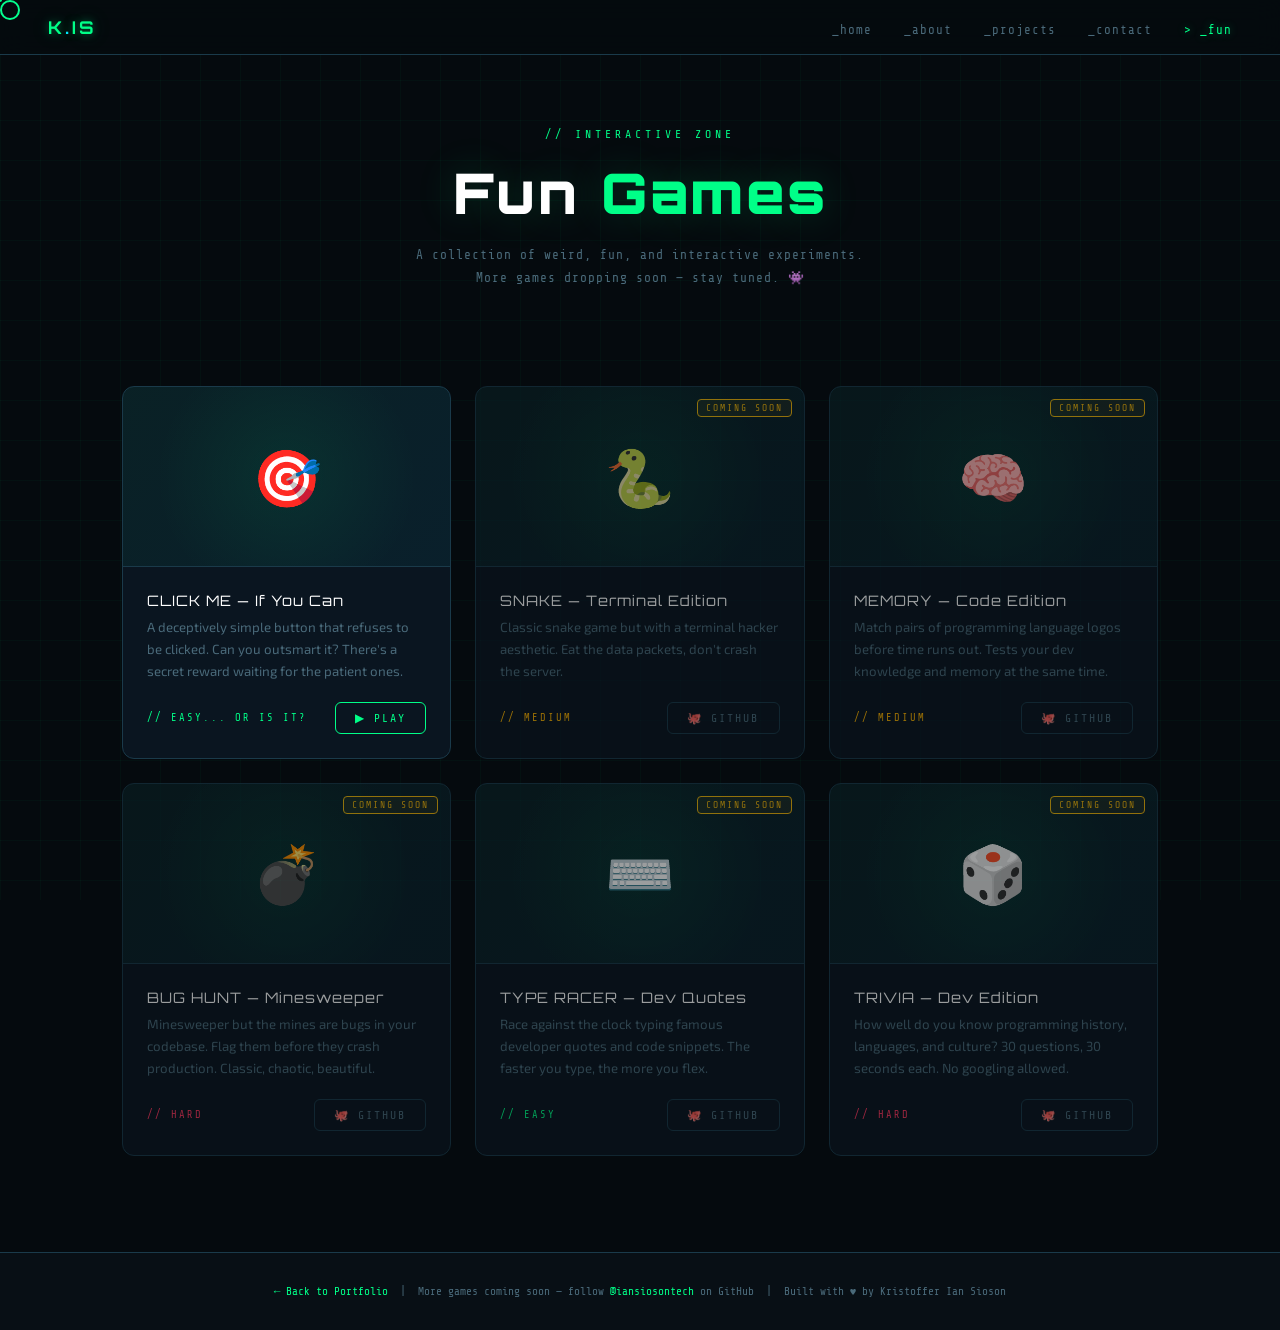
==== games.html @ 6c2da056 "Added a minor page with an interactive click me game" ====
<!DOCTYPE html>
<html lang="en">
<head>
  <meta charset="UTF-8" />
  <meta name="viewport" content="width=device-width, initial-scale=1.0" />
  <title>KIS — Fun Zone 🎮</title>
  <link rel="preconnect" href="https://fonts.googleapis.com" />
  <link rel="preconnect" href="https://fonts.gstatic.com" crossorigin />
  <link href="https://fonts.googleapis.com/css2?family=Share+Tech+Mono&family=Orbitron:wght@400;700;900&family=Exo+2:wght@300;400;600&display=swap" rel="stylesheet" />
  <style>
    :root {
      --bg:        #050a0e;
      --bg2:       #080f15;
      --panel:     #0a1520;
      --border:    #1a3a4a;
      --green:     #00ff88;
      --green2:    #00cc66;
      --cyan:      #00e5ff;
      --amber:     #ffb300;
      --red:       #ff3860;
      --pink:      #ff6eb4;
      --purple:    #b066ff;
      --text:      #c8d8e4;
      --muted:     #4a6a7a;
      --glow-g:    0 0 8px #00ff8866, 0 0 24px #00ff8833;
      --glow-c:    0 0 8px #00e5ff66, 0 0 24px #00e5ff33;
      --glow-p:    0 0 8px #b066ff66, 0 0 24px #b066ff33;
      --font-mono: 'Share Tech Mono', monospace;
      --font-head: 'Orbitron', sans-serif;
      --font-body: 'Exo 2', sans-serif;
    }

    *, *::before, *::after { box-sizing: border-box; margin: 0; padding: 0; }
    html { scroll-behavior: smooth; }

    body {
      background: var(--bg);
      color: var(--text);
      font-family: var(--font-body);
      min-height: 100vh;
      cursor: none;
      overflow-x: hidden;
    }

    /* Grid bg */
    body::after {
      content: '';
      position: fixed; inset: 0; z-index: 0;
      background-image:
        linear-gradient(rgba(0,255,136,0.03) 1px, transparent 1px),
        linear-gradient(90deg, rgba(0,255,136,0.03) 1px, transparent 1px);
      background-size: 40px 40px;
      pointer-events: none;
    }

    /* Cursor */
    #cursor {
      position: fixed; top: 0; left: 0; z-index: 9999;
      width: 20px; height: 20px;
      border: 2px solid var(--green);
      border-radius: 50%;
      pointer-events: none;
      transform: translate(-50%,-50%);
      transition: transform 0.1s, border-color 0.2s;
      mix-blend-mode: screen;
    }
    #cursor-dot {
      position: fixed; top: 0; left: 0; z-index: 9999;
      width: 4px; height: 4px;
      background: var(--green); border-radius: 50%;
      pointer-events: none;
      transform: translate(-50%,-50%);
    }

    /* Scrollbar */
    ::-webkit-scrollbar { width: 6px; }
    ::-webkit-scrollbar-track { background: var(--bg); }
    ::-webkit-scrollbar-thumb { background: var(--green2); border-radius: 3px; }

    /* NAV */
    nav {
      position: fixed; top: 0; left: 0; right: 0; z-index: 1000;
      display: flex; align-items: center; justify-content: space-between;
      padding: 1rem 3rem;
      background: rgba(5,10,14,0.9);
      backdrop-filter: blur(14px);
      border-bottom: 1px solid var(--border);
    }
    .nav-logo {
      font-family: var(--font-head);
      font-size: 1.1rem; font-weight: 700;
      color: var(--green); text-shadow: var(--glow-g);
      letter-spacing: 3px; text-decoration: none;
    }
    .nav-logo span { color: var(--cyan); }
    .nav-links { display: flex; gap: 2rem; list-style: none; }
    .nav-links a {
      font-family: var(--font-mono); font-size: 0.78rem;
      color: var(--muted); text-decoration: none;
      letter-spacing: 1px; transition: color 0.2s;
    }
    .nav-links a:hover, .nav-links a.active { color: var(--green); text-shadow: var(--glow-g); }
    .nav-links a.active::before { content: '> '; }

    /* PAGE HERO */
    .page-hero {
      position: relative; z-index: 1;
      padding: 8rem 2rem 4rem;
      text-align: center;
    }
    .page-tag {
      font-family: var(--font-mono); font-size: 0.72rem;
      color: var(--green); letter-spacing: 4px;
      text-transform: uppercase; margin-bottom: 1rem;
    }
    .page-title {
      font-family: var(--font-head);
      font-size: clamp(2rem, 5vw, 3.5rem);
      font-weight: 900; color: #fff;
      letter-spacing: 3px; margin-bottom: 1rem;
      text-shadow: 0 0 40px rgba(0,255,136,0.2);
    }
    .page-title span { color: var(--green); }
    .page-desc {
      font-family: var(--font-mono); font-size: 0.8rem;
      color: var(--muted); max-width: 500px; margin: 0 auto;
      letter-spacing: 1px; line-height: 1.8;
    }

    /* GAMES GRID */
    .games-section {
      position: relative; z-index: 1;
      max-width: 1100px; margin: 0 auto;
      padding: 2rem 2rem 6rem;
    }

    .games-grid {
      display: grid;
      grid-template-columns: repeat(auto-fill, minmax(320px, 1fr));
      gap: 1.5rem;
    }

    /* GAME CARD */
    .game-card {
      background: var(--panel);
      border: 1px solid var(--border);
      border-radius: 12px;
      overflow: hidden;
      transition: transform 0.3s, border-color 0.3s, box-shadow 0.3s;
      position: relative;
    }
    .game-card:hover {
      transform: translateY(-6px);
      border-color: var(--green2);
      box-shadow: 0 20px 40px rgba(0,0,0,0.4), 0 0 30px rgba(0,255,136,0.08);
    }
    .game-card::before {
      content: '';
      position: absolute; top: 0; left: 0; right: 0; height: 2px;
      background: linear-gradient(90deg, var(--green), var(--cyan));
      transform: scaleX(0); transform-origin: left;
      transition: transform 0.35s;
    }
    .game-card:hover::before { transform: scaleX(1); }

    .game-card-preview {
      height: 180px;
      display: flex; align-items: center; justify-content: center;
      font-size: 3.5rem;
      background: linear-gradient(135deg, rgba(0,255,136,0.05), rgba(0,229,255,0.05));
      border-bottom: 1px solid var(--border);
      position: relative; overflow: hidden;
    }
    .game-card-preview .preview-emoji { z-index: 1; position: relative; }
    .game-card-preview::after {
      content: '';
      position: absolute; inset: 0;
      background: radial-gradient(circle at 50% 50%, rgba(0,255,136,0.08), transparent 70%);
    }

    /* Coming soon card */
    .game-card.coming-soon { opacity: 0.6; }
    .game-card.coming-soon:hover { transform: none; border-color: var(--border); box-shadow: none; }
    .game-card.coming-soon::before { display: none; }
    .coming-badge {
      position: absolute; top: 12px; right: 12px;
      font-family: var(--font-mono); font-size: 0.6rem;
      color: var(--amber); border: 1px solid var(--amber);
      border-radius: 4px; padding: 0.2rem 0.5rem;
      letter-spacing: 2px; text-transform: uppercase;
      background: rgba(255,179,0,0.08);
    }

    .game-card-body { padding: 1.5rem; }
    .game-card-title {
      font-family: var(--font-head); font-size: 0.9rem;
      color: #fff; letter-spacing: 1px; margin-bottom: 0.5rem;
    }
    .game-card-desc {
      font-size: 0.83rem; color: var(--muted);
      line-height: 1.65; margin-bottom: 1.2rem;
    }
    .game-card-footer {
      display: flex; align-items: center; justify-content: space-between;
      flex-wrap: wrap; gap: 0.5rem;
    }
    .game-difficulty {
      font-family: var(--font-mono); font-size: 0.65rem;
      letter-spacing: 2px; text-transform: uppercase;
    }
    .diff-easy   { color: var(--green); }
    .diff-medium { color: var(--amber); }
    .diff-hard   { color: var(--red);   }

    .btn-play {
      font-family: var(--font-mono); font-size: 0.72rem;
      letter-spacing: 2px; text-transform: uppercase;
      padding: 0.5rem 1.2rem;
      border-radius: 6px; border: 1px solid var(--green);
      background: transparent; color: var(--green);
      cursor: pointer; text-decoration: none;
      transition: all 0.2s; display: inline-block;
    }
    .btn-play:hover {
      background: rgba(0,255,136,0.1);
      box-shadow: 0 0 16px rgba(0,255,136,0.2);
    }
    .btn-github {
      font-family: var(--font-mono); font-size: 0.72rem;
      letter-spacing: 2px; text-transform: uppercase;
      padding: 0.5rem 1.2rem;
      border-radius: 6px; border: 1px solid var(--border);
      background: transparent; color: var(--muted);
      cursor: pointer; text-decoration: none;
      transition: all 0.2s; display: inline-block;
    }
    .btn-github:hover { border-color: var(--cyan); color: var(--cyan); }

    /* FOOTER */
    footer {
      position: relative; z-index: 1;
      background: var(--bg2);
      border-top: 1px solid var(--border);
      padding: 2rem; text-align: center;
      font-family: var(--font-mono); font-size: 0.7rem;
      color: var(--muted);
    }
    footer a { color: var(--green); text-decoration: none; }
    footer a:hover { text-shadow: var(--glow-g); }

    /* ═══════════════════════════════════════════
       GAME OVERLAY — full screen canvas for games
    ═══════════════════════════════════════════ */
    #gameOverlay {
      display: none;
      position: fixed; inset: 0; z-index: 5000;
      background: rgba(2, 8, 12, 0.97);
      backdrop-filter: blur(8px);
      align-items: center; justify-content: center;
      flex-direction: column;
    }
    #gameOverlay.open { display: flex; }

    .game-close {
    position: fixed;
    top: 1.5rem;
    right: 2rem;
    z-index: 9999;
    font-family: var(--font-mono);
    font-size: 0.8rem;
    color: var(--muted);
    background: var(--panel);
    border: 1px solid var(--border);
    border-radius: 6px;
    padding: 0.4rem 0.8rem;
    cursor: pointer;
    transition: all 0.2s;
    letter-spacing: 2px; 
    }
    .game-close:hover { color: var(--red); border-color: var(--red); }

    /* ═══════════════════
       GAME 1 — CLICK ME
    ═══════════════════ */
    #game1 { width: 100%; height: 100%; position: relative; display: none; align-items: center; justify-content: center; }
    #game1.active { display: flex; }

    /* Progress dots */
    #g1Dots {
      position: absolute; top: 2rem; left: 50%; transform: translateX(-50%);
      display: flex; gap: 0.6rem;
    }
    .g1-dot {
      width: 10px; height: 10px; border-radius: 50%;
      border: 1px solid var(--muted);
      transition: all 0.3s;
    }
    .g1-dot.filled { background: var(--green); border-color: var(--green); box-shadow: var(--glow-g); }

    /* Phase label */
    #g1Phase {
      position: absolute; top: 3.5rem; left: 50%; transform: translateX(-50%);
      font-family: var(--font-mono); font-size: 0.7rem;
      color: var(--muted); letter-spacing: 3px; text-transform: uppercase;
      white-space: nowrap;
    }

    /* The elusive button */
    #clickMeBtn {
      position: absolute;
      font-family: var(--font-head); font-size: clamp(1.2rem, 3vw, 2rem);
      font-weight: 900; letter-spacing: 4px;
      color: #fff; background: transparent;
      border: 2px solid var(--green);
      border-radius: 12px; padding: 1.2rem 2.5rem;
      cursor: pointer;
      box-shadow: 0 0 30px rgba(0,255,136,0.2);
      transition: box-shadow 0.2s, border-color 0.2s;
      user-select: none;
      left: 50%; top: 50%;
      transform: translate(-50%, -50%);
      white-space: nowrap;
    }
    #clickMeBtn::before {
      content: '';
      position: absolute; inset: -4px;
      border-radius: 14px;
      border: 1px solid rgba(0,255,136,0.2);
      animation: pulse 2s ease-in-out infinite;
    }
    @keyframes pulse {
      0%,100% { transform: scale(1); opacity: 0.5; }
      50%      { transform: scale(1.05); opacity: 1; }
    }
    #clickMeBtn:hover {
      box-shadow: 0 0 50px rgba(0,255,136,0.4);
      border-color: var(--cyan);
    }
    #clickMeBtn.phase2 {
      animation: wiggle 0.3s ease-in-out;
    }
    @keyframes wiggle {
      0%,100% { transform: translate(-50%,-50%) rotate(0deg); }
      25%      { transform: translate(-50%,-50%) rotate(-3deg) scale(1.05); }
      75%      { transform: translate(-50%,-50%) rotate(3deg) scale(1.05); }
    }

    /* Taunt messages */
    #g1Taunt {
      position: absolute; bottom: 6rem; left: 50%; transform: translateX(-50%);
      font-family: var(--font-mono); font-size: 0.85rem;
      color: var(--amber); letter-spacing: 2px; text-align: center;
      opacity: 0; transition: opacity 0.4s;
      white-space: nowrap;
    }
    #g1Taunt.show { opacity: 1; }

    /* Floating particles on win */
    .confetti-piece {
      position: absolute;
      width: 8px; height: 8px;
      border-radius: 50%;
      pointer-events: none;
      animation: confettiFall linear forwards;
    }
    @keyframes confettiFall {
      0%   { transform: translateY(-20px) rotate(0deg); opacity: 1; }
      100% { transform: translateY(100vh) rotate(720deg); opacity: 0; }
    }

    /* WIN screen */
    #g1Win {
      display: none; flex-direction: column;
      align-items: center; justify-content: center;
      text-align: center; padding: 2rem;
    }
    #g1Win.show { display: flex; }

    .win-cake { font-size: 5rem; margin-bottom: 1rem; animation: cakeBounce 0.6s ease-out; }
    @keyframes cakeBounce {
      0%   { transform: scale(0) rotate(-10deg); }
      60%  { transform: scale(1.2) rotate(5deg); }
      100% { transform: scale(1) rotate(0deg); }
    }
    .win-title {
      font-family: var(--font-head); font-size: clamp(1.5rem, 4vw, 2.5rem);
      font-weight: 900; color: var(--green);
      text-shadow: var(--glow-g); letter-spacing: 3px;
      margin-bottom: 0.5rem;
    }
    .win-subtitle {
      font-family: var(--font-mono); font-size: 0.9rem;
      color: var(--cyan); margin-bottom: 2rem; letter-spacing: 2px;
    }
    .win-msg {
      font-size: 0.9rem; color: var(--muted);
      max-width: 400px; line-height: 1.8;
      margin-bottom: 2rem;
    }
    .win-stats {
      display: flex; gap: 2rem; margin-bottom: 2rem; flex-wrap: wrap; justify-content: center;
    }
    .win-stat {
      background: var(--panel); border: 1px solid var(--border);
      border-radius: 8px; padding: 1rem 1.5rem; text-align: center;
    }
    .win-stat-num {
      font-family: var(--font-head); font-size: 1.5rem;
      color: var(--green); display: block;
    }
    .win-stat-label { font-family: var(--font-mono); font-size: 0.65rem; color: var(--muted); letter-spacing: 2px; }

    .btn-restart {
      font-family: var(--font-mono); font-size: 0.78rem;
      letter-spacing: 2px; text-transform: uppercase;
      padding: 0.85rem 2rem; border-radius: 8px;
      border: none; background: var(--green); color: #020c10;
      cursor: pointer; font-weight: 700;
      box-shadow: 0 0 20px rgba(0,255,136,0.3);
      transition: all 0.2s;
    }
    .btn-restart:hover { background: var(--green2); box-shadow: 0 0 36px rgba(0,255,136,0.5); transform: translateY(-2px); }

    /* Keyframes */
    @keyframes blink { 50% { opacity: 0; } }
    @keyframes fadeIn { from { opacity: 0; transform: translateY(10px); } to { opacity: 1; transform: translateY(0); } }

    /* Responsive */
    @media (max-width: 768px) {
      nav { padding: 1rem 1.5rem; }
      .nav-links { gap: 1rem; }
      .nav-links a { font-size: 0.68rem; }
      body { cursor: auto; }
      #cursor, #cursor-dot { display: none; }
    }
    @media (max-width: 480px) {
      .games-grid { grid-template-columns: 1fr; }
    }
  </style>
</head>
<body>

  <!-- Cursor -->
  <div id="cursor"></div>
  <div id="cursor-dot"></div>

  <!-- NAV -->
  <nav>
    <a href="index.html" class="nav-logo">K<span>.</span>IS</a>
    <ul class="nav-links">
      <li><a href="index.html#hero">_home</a></li>
      <li><a href="index.html#about">_about</a></li>
      <li><a href="index.html#projects">_projects</a></li>
      <li><a href="index.html#contact">_contact</a></li>
      <li><a href="games.html" class="active">_fun</a></li>
    </ul>
  </nav>

  <!-- PAGE HERO -->
  <div class="page-hero">
    <div class="page-tag">// Interactive Zone</div>
    <h1 class="page-title">Fun <span>Games</span></h1>
    <p class="page-desc">A collection of weird, fun, and interactive experiments.<br/>More games dropping soon — stay tuned. 👾</p>
  </div>

  <!-- GAMES GRID -->
  <div class="games-section">
    <div class="games-grid">

      <!-- Game 1 — Click Me -->
      <div class="game-card">
        <div class="game-card-preview">
          <span class="preview-emoji">🎯</span>
        </div>
        <div class="game-card-body">
          <div class="game-card-title">CLICK ME — If You Can</div>
          <p class="game-card-desc">A deceptively simple button that refuses to be clicked. Can you outsmart it? There's a secret reward waiting for the patient ones.</p>
          <div class="game-card-footer">
            <span class="game-difficulty diff-easy">// Easy... or is it?</span>
            <button class="btn-play" onclick="openGame('game1')">▶ Play</button>
          </div>
        </div>
      </div>

      <!-- Coming Soon cards -->
      <div class="game-card coming-soon">
        <div class="coming-badge">Coming Soon</div>
        <div class="game-card-preview"><span class="preview-emoji">🐍</span></div>
        <div class="game-card-body">
          <div class="game-card-title">SNAKE — Terminal Edition</div>
          <p class="game-card-desc">Classic snake game but with a terminal hacker aesthetic. Eat the data packets, don't crash the server.</p>
          <div class="game-card-footer">
            <span class="game-difficulty diff-medium">// Medium</span>
            <a class="btn-github" href="https://github.com/iansiosontech" target="_blank">🐙 GitHub</a>
          </div>
        </div>
      </div>

      <div class="game-card coming-soon">
        <div class="coming-badge">Coming Soon</div>
        <div class="game-card-preview"><span class="preview-emoji">🧠</span></div>
        <div class="game-card-body">
          <div class="game-card-title">MEMORY — Code Edition</div>
          <p class="game-card-desc">Match pairs of programming language logos before time runs out. Tests your dev knowledge and memory at the same time.</p>
          <div class="game-card-footer">
            <span class="game-difficulty diff-medium">// Medium</span>
            <a class="btn-github" href="https://github.com/iansiosontech" target="_blank">🐙 GitHub</a>
          </div>
        </div>
      </div>

      <div class="game-card coming-soon">
        <div class="coming-badge">Coming Soon</div>
        <div class="game-card-preview"><span class="preview-emoji">💣</span></div>
        <div class="game-card-body">
          <div class="game-card-title">BUG HUNT — Minesweeper</div>
          <p class="game-card-desc">Minesweeper but the mines are bugs in your codebase. Flag them before they crash production. Classic, chaotic, beautiful.</p>
          <div class="game-card-footer">
            <span class="game-difficulty diff-hard">// Hard</span>
            <a class="btn-github" href="https://github.com/iansiosontech" target="_blank">🐙 GitHub</a>
          </div>
        </div>
      </div>

      <div class="game-card coming-soon">
        <div class="coming-badge">Coming Soon</div>
        <div class="game-card-preview"><span class="preview-emoji">⌨️</span></div>
        <div class="game-card-body">
          <div class="game-card-title">TYPE RACER — Dev Quotes</div>
          <p class="game-card-desc">Race against the clock typing famous developer quotes and code snippets. The faster you type, the more you flex.</p>
          <div class="game-card-footer">
            <span class="game-difficulty diff-easy">// Easy</span>
            <a class="btn-github" href="https://github.com/iansiosontech" target="_blank">🐙 GitHub</a>
          </div>
        </div>
      </div>

      <div class="game-card coming-soon">
        <div class="coming-badge">Coming Soon</div>
        <div class="game-card-preview"><span class="preview-emoji">🎲</span></div>
        <div class="game-card-body">
          <div class="game-card-title">TRIVIA — Dev Edition</div>
          <p class="game-card-desc">How well do you know programming history, languages, and culture? 30 questions, 30 seconds each. No googling allowed.</p>
          <div class="game-card-footer">
            <span class="game-difficulty diff-hard">// Hard</span>
            <a class="btn-github" href="https://github.com/iansiosontech" target="_blank">🐙 GitHub</a>
          </div>
        </div>
      </div>

    </div>
  </div>

  <!-- FOOTER -->
  <footer>
    <a href="index.html">← Back to Portfolio</a>
    &nbsp;|&nbsp;
    More games coming soon — follow <a href="https://github.com/iansiosontech" target="_blank">@iansiosontech</a> on GitHub
    &nbsp;|&nbsp;
    Built with ♥ by Kristoffer Ian Sioson
  </footer>

  <!-- ═══════════════════════════════════════
       FULL SCREEN GAME OVERLAY
  ═══════════════════════════════════════ -->
  <div id="gameOverlay">
    <button class="game-close" onclick="closeGame()">✕ CLOSE</button>

    <!-- ── GAME 1 ── -->
    <div id="game1">
      <!-- Phase dots -->
      <div id="g1Dots"></div>
      <div id="g1Phase">// phase 1 of 3</div>

      <!-- The button -->
      <button id="clickMeBtn">CLICK ME</button>

      <!-- Taunt -->
      <div id="g1Taunt"></div>

      <!-- Win screen (hidden until win) -->
      <div id="g1Win">
        <div class="win-cake">🎂</div>
        <div class="win-title">GOOD JOB, SPORT!</div>
        <div class="win-subtitle">// Here's a cake! 🎉</div>
        <p class="win-msg">
          You actually did it. Most people give up around phase 2.<br/>
          You are officially a certified button-clicker. We're proud of you. 🫡
        </p>
        <div class="win-stats">
          <div class="win-stat">
            <span class="win-stat-num" id="statClicks">0</span>
            <span class="win-stat-label">Total Clicks</span>
          </div>
          <div class="win-stat">
            <span class="win-stat-num" id="statMisses">0</span>
            <span class="win-stat-label">Misses</span>
          </div>
          <div class="win-stat">
            <span class="win-stat-num" id="statTime">0s</span>
            <span class="win-stat-label">Time Taken</span>
          </div>
        </div>
        <button class="btn-restart" onclick="restartGame1()">↺ Play Again</button>
      </div>
    </div>

  </div>

  <script>
    /* ── Cursor ── */
    const cursor = document.getElementById('cursor');
    const dot    = document.getElementById('cursor-dot');
    let mx = 0, my = 0, cx = 0, cy = 0;
    document.addEventListener('mousemove', e => {
      mx = e.clientX; my = e.clientY;
      dot.style.transform = `translate(${mx}px,${my}px)`;
    });
    (function animCursor() {
      cx += (mx - cx) * 0.18; cy += (my - cy) * 0.18;
      cursor.style.transform = `translate(${cx}px,${cy}px)`;
      requestAnimationFrame(animCursor);
    })();

    /* ── Game overlay ── */
    function openGame(id) {
      document.getElementById('gameOverlay').classList.add('open');
      document.querySelectorAll('[id^="game"]').forEach(g => g.classList.remove('active'));
      document.getElementById(id).classList.add('active');
      if (id === 'game1') initGame1();
    }
    function closeGame() {
      document.getElementById('gameOverlay').classList.remove('open');
      clearInterval(timerInterval);
    }

    /* ══════════════════════════════════════
       GAME 1 — CLICK ME
    ══════════════════════════════════════ */
    const PHASE1_CLICKS = 5;   // secret clicks before button runs
    const PHASE2_CLICKS = 3;   // clicks while running before win

    let phase        = 1;
    let p1Count      = 0;   // clicks in phase 1
    let p2Count      = 0;   // clicks in phase 2
    let totalClicks  = 0;
    let totalMisses  = 0;
    let startTime    = null;
    let timerInterval = null;
    let isMoving     = false;

    const TAUNTS_P1 = [
      "Go ahead. Try.",
      "Nothing's happening 👀",
      "You sure about that?",
      "Keep clicking... 😏",
      "Almost... not really.",
    ];
    const TAUNTS_P2 = [
      "Too slow! 😂",
      "Nope!",
      "Nice try!",
      "Haha, missed!",
      "Getting warmer...",
      "Was that supposed to work?",
      "👀",
      "Try harder!",
    ];

    function initGame1() {
      phase = 1; p1Count = 0; p2Count = 0;
      totalClicks = 0; totalMisses = 0;
      startTime = Date.now();
      isMoving = false;

      const btn = document.getElementById('clickMeBtn');
      btn.textContent = 'CLICK ME';
      btn.style.cssText = '';
      btn.style.left = '50%';
      btn.style.top  = '50%';
      btn.style.transform = 'translate(-50%,-50%)';
      btn.classList.remove('phase2');

      document.getElementById('g1Win').classList.remove('show');
      document.getElementById('g1Taunt').classList.remove('show');
      document.getElementById('g1Phase').textContent = '// phase 1 of 3';

      buildDots(PHASE1_CLICKS, 0);

      // Track misses (clicking the overlay but not the button)
      const game1El = document.getElementById('game1');
      game1El.onclick = function(e) {
        if (e.target !== btn && e.target.id !== 'game1') return;
        if (e.target.id === 'game1') totalMisses++;
      };

      clearInterval(timerInterval);
      timerInterval = setInterval(() => {}, 1000);
    }

    function buildDots(total, filled) {
      const container = document.getElementById('g1Dots');
      container.innerHTML = '';
      for (let i = 0; i < total; i++) {
        const d = document.createElement('div');
        d.className = 'g1-dot' + (i < filled ? ' filled' : '');
        container.appendChild(d);
      }
    }

    function showTaunt(msg) {
      const t = document.getElementById('g1Taunt');
      t.textContent = msg;
      t.classList.add('show');
      setTimeout(() => t.classList.remove('show'), 1400);
    }

    function moveButtonRandom() {
      const btn = document.getElementById('clickMeBtn');
      const game1El = document.getElementById('game1');
      const rect = game1El.getBoundingClientRect();
      const bw = btn.offsetWidth  + 20;
      const bh = btn.offsetHeight + 20;

      const maxX = rect.width  - bw;
      const maxY = rect.height - bh - 80;
      const minY = 80;

      const newX = Math.random() * maxX + bw / 2;
      const newY = Math.random() * (maxY - minY) + minY;

      btn.style.transition = 'left 0.15s ease, top 0.15s ease, transform 0.15s ease';
      btn.style.left  = newX + 'px';
      btn.style.top   = newY + 'px';
      btn.style.transform = 'translate(-50%,-50%)';
    }

    // Main button click handler
    document.getElementById('clickMeBtn').addEventListener('click', function(e) {
      e.stopPropagation();
      totalClicks++;

      if (phase === 1) {
        p1Count++;
        buildDots(PHASE1_CLICKS, p1Count);
        showTaunt(TAUNTS_P1[p1Count - 1] || "...");

        if (p1Count >= PHASE1_CLICKS) {
          // Enter phase 2 — button starts running
          setTimeout(() => enterPhase2(), 600);
        }

      } else if (phase === 2) {
        // Button was clicked while running — count it
        p2Count++;
        buildDots(PHASE2_CLICKS, p2Count);

        if (p2Count >= PHASE2_CLICKS) {
          triggerWin();
          return;
        }
        showTaunt(TAUNTS_P2[Math.floor(Math.random() * TAUNTS_P2.length)]);
        // Move immediately after being caught
        moveButtonRandom();
      }
    });

    // Track misses in phase 2 — hovering triggers move
    document.getElementById('clickMeBtn').addEventListener('mouseenter', function() {
      if (phase === 2) {
        totalMisses++;
        showTaunt(TAUNTS_P2[Math.floor(Math.random() * TAUNTS_P2.length)]);
        moveButtonRandom();
      }
    });

    function enterPhase2() {
      phase = 2;
      p2Count = 0;
      isMoving = true;
      const btn = document.getElementById('clickMeBtn');
      btn.textContent = 'CATCH ME! 😈';
      btn.style.borderColor = 'var(--amber)';
      btn.style.boxShadow = '0 0 30px rgba(255,179,0,0.3)';
      btn.style.color = 'var(--amber)';

      document.getElementById('g1Phase').textContent = '// phase 2 of 3 — catch me if you can!';
      buildDots(PHASE2_CLICKS, 0);

      // Move immediately
      moveButtonRandom();

      // Keep moving every 2.5s even if not hovered
      startAutoMove();
    }

    let autoMoveInterval = null;
    function startAutoMove() {
      clearInterval(autoMoveInterval);
      autoMoveInterval = setInterval(() => {
        if (phase === 2) moveButtonRandom();
        else clearInterval(autoMoveInterval);
      }, 2500);
    }

    function triggerWin() {
      phase = 3;
      clearInterval(autoMoveInterval);
      const elapsed = Math.round((Date.now() - startTime) / 1000);

      // Hide button
      document.getElementById('clickMeBtn').style.display = 'none';
      document.getElementById('g1Dots').style.display = 'none';
      document.getElementById('g1Phase').style.display = 'none';
      document.getElementById('g1Taunt').style.display = 'none';

      // Show win
      document.getElementById('statClicks').textContent = totalClicks;
      document.getElementById('statMisses').textContent = totalMisses;
      document.getElementById('statTime').textContent   = elapsed + 's';
      document.getElementById('g1Win').classList.add('show');

      // Confetti
      spawnConfetti();
    }

    function spawnConfetti() {
      const colors = ['#00ff88','#00e5ff','#ffb300','#ff3860','#b066ff','#ff6eb4'];
      const overlay = document.getElementById('game1');
      for (let i = 0; i < 80; i++) {
        setTimeout(() => {
          const p = document.createElement('div');
          p.className = 'confetti-piece';
          p.style.cssText = `
            left: ${Math.random() * 100}%;
            top: -10px;
            background: ${colors[Math.floor(Math.random() * colors.length)]};
            width: ${Math.random() * 10 + 4}px;
            height: ${Math.random() * 10 + 4}px;
            border-radius: ${Math.random() > 0.5 ? '50%' : '2px'};
            animation-duration: ${Math.random() * 2 + 2}s;
            animation-delay: ${Math.random() * 0.5}s;
          `;
          overlay.appendChild(p);
          setTimeout(() => p.remove(), 4000);
        }, i * 30);
      }
    }

    function restartGame1() {
      const btn = document.getElementById('clickMeBtn');
      btn.style.display = '';
      document.getElementById('g1Dots').style.display = '';
      document.getElementById('g1Phase').style.display = '';
      document.getElementById('g1Taunt').style.display = '';
      document.getElementById('g1Win').classList.remove('show');
      initGame1();
    }
  </script>
</body>
</html>
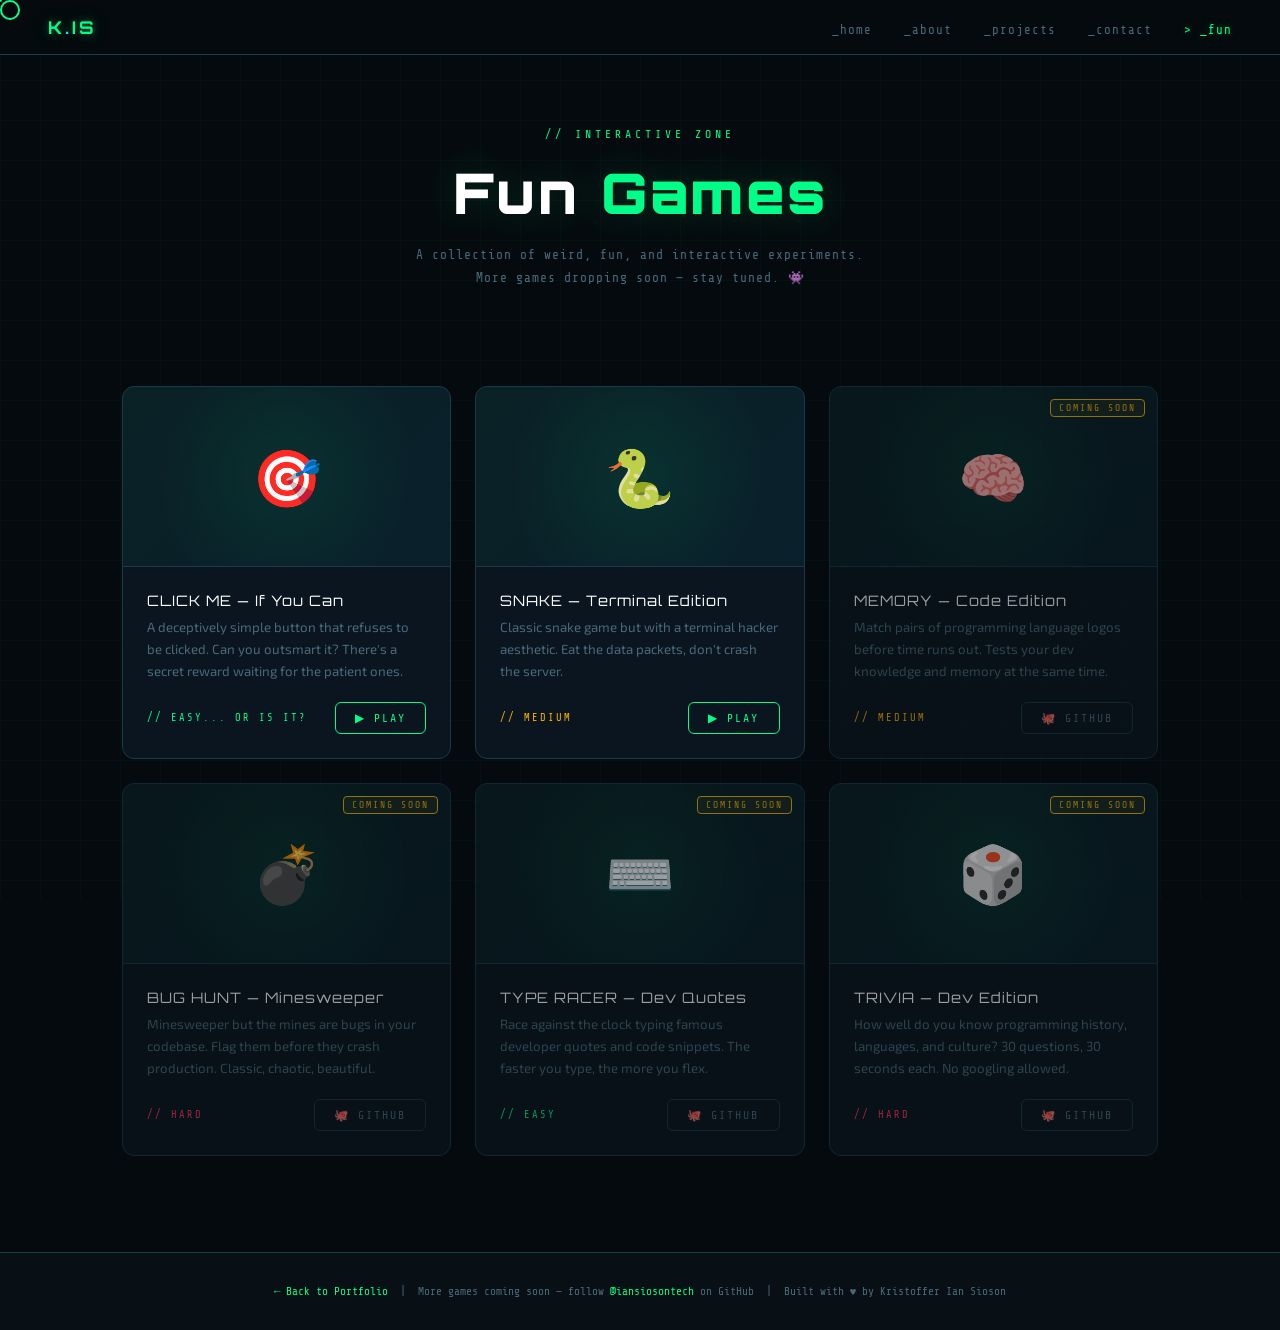
==== commit 2b48e91d: "Fix Close button and added the snake game!" ====
--- a/games.html
+++ b/games.html
@@ -262,20 +262,12 @@
     #gameOverlay.open { display: flex; }
 
     .game-close {
-    position: fixed;
-    top: 1.5rem;
-    right: 2rem;
-    z-index: 9999;
-    font-family: var(--font-mono);
-    font-size: 0.8rem;
-    color: var(--muted);
-    background: var(--panel);
-    border: 1px solid var(--border);
-    border-radius: 6px;
-    padding: 0.4rem 0.8rem;
-    cursor: pointer;
-    transition: all 0.2s;
-    letter-spacing: 2px; 
+      position: fixed; top: 1.5rem; right: 2rem;
+      z-index: 10000;
+      font-family: var(--font-mono); font-size: 0.8rem;
+      color: var(--muted); background: var(--panel); border: 1px solid var(--border);
+      border-radius: 6px; padding: 0.4rem 0.8rem;
+      cursor: pointer; transition: all 0.2s; letter-spacing: 2px;
     }
     .game-close:hover { color: var(--red); border-color: var(--red); }
 
@@ -327,6 +319,7 @@
       border-radius: 14px;
       border: 1px solid rgba(0,255,136,0.2);
       animation: pulse 2s ease-in-out infinite;
+      pointer-events: none;
     }
     @keyframes pulse {
       0%,100% { transform: scale(1); opacity: 0.5; }
@@ -426,12 +419,71 @@
     @keyframes fadeIn { from { opacity: 0; transform: translateY(10px); } to { opacity: 1; transform: translateY(0); } }
 
     /* Responsive */
+    /* ═══════════════════
+       GAME 2 — SNAKE
+    ═══════════════════ */
+    #game2 {
+      width: 100%; height: 100%;
+      position: relative;
+      display: none;
+      flex-direction: column;
+      align-items: center;
+      justify-content: center;
+      gap: 1rem;
+    }
+    #game2.active { display: flex; }
+    #g2Header { display: flex; align-items: center; gap: 2.5rem; font-family: var(--font-mono); }
+    .g2-label { font-size: 0.6rem; color: var(--muted); letter-spacing: 2px; display: block; text-align: center; }
+    #g2ScoreBox, #g2HighBox { text-align: center; }
+    #g2Score, #g2High { font-family: var(--font-head); font-size: 1.6rem; color: var(--green); text-shadow: var(--glow-g); display: block; }
+    #g2High { color: var(--amber); text-shadow: 0 0 8px rgba(255,179,0,0.4); }
+    #g2StatusBox { font-size: 0.72rem; color: var(--cyan); letter-spacing: 1px; min-width: 220px; text-align: center; }
+    #g2Canvas {
+      background: #020c10;
+      border: 2px solid var(--green2);
+      border-radius: 8px;
+      box-shadow: 0 0 40px rgba(0,255,136,0.15), inset 0 0 30px rgba(0,0,0,0.6);
+      image-rendering: pixelated;
+      max-width: 90vw;
+      max-height: 50vh;
+    }
+    #g2Footer { font-family: var(--font-mono); font-size: 0.68rem; color: var(--muted); letter-spacing: 1px; text-align: center; }
+    #g2Over {
+      display: none;
+      position: absolute;
+      inset: 0;
+      flex-direction: column;
+      align-items: center;
+      justify-content: center;
+      background: rgba(2,8,12,0.92);
+      z-index: 10;
+      text-align: center;
+    }
+    #g2Over.show { display: flex; animation: fadeIn 0.3s; }
+    .g2-over-title {
+      font-family: var(--font-head);
+      font-size: clamp(1.4rem, 3.5vw, 2.2rem);
+      font-weight: 900;
+      color: var(--red);
+      letter-spacing: 3px;
+      text-shadow: 0 0 24px rgba(255,56,96,0.4);
+      margin-bottom: 0.5rem;
+      animation: glitchText 0.4s;
+    }
+    @keyframes glitchText {
+      0%, 100% { text-shadow: 2px 0 var(--cyan), -2px 0 var(--red); }
+      50%       { text-shadow: -2px 0 var(--cyan), 2px 0 var(--red); }
+    }
+    .g2-over-sub { font-family: var(--font-mono); font-size: 0.78rem; color: var(--muted); letter-spacing: 2px; margin-bottom: 1.5rem; }
+    #g2FinalScore { font-family: var(--font-mono); font-size: 0.95rem; color: var(--green); margin-bottom: 2rem; letter-spacing: 1px; }
+
     @media (max-width: 768px) {
       nav { padding: 1rem 1.5rem; }
       .nav-links { gap: 1rem; }
       .nav-links a { font-size: 0.68rem; }
       body { cursor: auto; }
       #cursor, #cursor-dot { display: none; }
+      #g2Header { gap: 1.2rem; }
     }
     @media (max-width: 480px) {
       .games-grid { grid-template-columns: 1fr; }
@@ -482,20 +534,20 @@
         </div>
       </div>
 
-      <!-- Coming Soon cards -->
-      <div class="game-card coming-soon">
-        <div class="coming-badge">Coming Soon</div>
+      <!-- Game 2 — Snake -->
+      <div class="game-card">
         <div class="game-card-preview"><span class="preview-emoji">🐍</span></div>
         <div class="game-card-body">
           <div class="game-card-title">SNAKE — Terminal Edition</div>
           <p class="game-card-desc">Classic snake game but with a terminal hacker aesthetic. Eat the data packets, don't crash the server.</p>
           <div class="game-card-footer">
             <span class="game-difficulty diff-medium">// Medium</span>
-            <a class="btn-github" href="https://github.com/iansiosontech" target="_blank">🐙 GitHub</a>
+            <button class="btn-play" onclick="openGame('game2')">▶ Play</button>
           </div>
         </div>
       </div>
 
+      <!-- Coming Soon cards -->
       <div class="game-card coming-soon">
         <div class="coming-badge">Coming Soon</div>
         <div class="game-card-preview"><span class="preview-emoji">🧠</span></div>
@@ -605,6 +657,34 @@
       </div>
     </div>
 
+    <!-- ── GAME 2 ── -->
+    <div id="game2">
+      <div id="g2Header">
+        <div id="g2ScoreBox">
+          <span class="g2-label">SCORE</span>
+          <span id="g2Score">0</span>
+        </div>
+        <div id="g2StatusBox">
+          <span id="g2Status">// press any arrow key to start</span>
+        </div>
+        <div id="g2HighBox">
+          <span class="g2-label">BEST</span>
+          <span id="g2High">0</span>
+        </div>
+      </div>
+
+      <canvas id="g2Canvas" width="400" height="400"></canvas>
+
+      <div id="g2Footer">use arrow keys or WASD &nbsp;|&nbsp; eat packets, don't crash the server</div>
+
+      <div id="g2Over">
+        <div class="g2-over-title">SERVER CRASHED</div>
+        <div class="g2-over-sub">// connection terminated</div>
+        <div id="g2FinalScore">Packets eaten: 0</div>
+        <button class="btn-restart" onclick="restartGame2()">↺ Reconnect</button>
+      </div>
+    </div>
+
   </div>
 
   <script>
@@ -628,10 +708,12 @@
       document.querySelectorAll('[id^="game"]').forEach(g => g.classList.remove('active'));
       document.getElementById(id).classList.add('active');
       if (id === 'game1') initGame1();
+      if (id === 'game2') initGame2();
     }
     function closeGame() {
       document.getElementById('gameOverlay').classList.remove('open');
       clearInterval(timerInterval);
+      clearInterval(g2loop);
     }
 
     /* ══════════════════════════════════════
@@ -856,6 +938,166 @@
       document.getElementById('g1Win').classList.remove('show');
       initGame1();
     }
+
+    /* ══════════════════════════════════════
+       GAME 2 — SNAKE TERMINAL EDITION
+    ══════════════════════════════════════ */
+    const G2_GRID = 20;
+    const G2_CELL = 20;
+    const G2_SPEED_START = 140;
+    const G2_SPEED_MIN   = 70;
+
+    let g2canvas, g2ctx;
+    let g2snake, g2dir, g2nextDir, g2food, g2score, g2high, g2speed;
+    let g2loop = null;
+    let g2running = false;
+    let g2started = false;
+
+    function initGame2() {
+      g2canvas = document.getElementById('g2Canvas');
+      g2ctx = g2canvas.getContext('2d');
+      g2high = parseInt(localStorage.getItem('kis_snake_high') || '0', 10) || 0;
+      document.getElementById('g2High').textContent = g2high;
+      resetGame2();
+      drawGame2();
+    }
+
+    function resetGame2() {
+      g2snake = [
+        { x: 10, y: 10 },
+        { x: 9,  y: 10 },
+        { x: 8,  y: 10 },
+      ];
+      g2dir = { x: 1, y: 0 };
+      g2nextDir = { x: 1, y: 0 };
+      g2food = spawnFood2();
+      g2score = 0;
+      g2speed = G2_SPEED_START;
+      g2started = false;
+      g2running = false;
+      document.getElementById('g2Score').textContent = '0';
+      document.getElementById('g2Status').textContent = '// press any arrow key to start';
+      document.getElementById('g2Over').classList.remove('show');
+      clearInterval(g2loop);
+    }
+
+    function spawnFood2() {
+      let pos;
+      do {
+        pos = {
+          x: Math.floor(Math.random() * G2_GRID),
+          y: Math.floor(Math.random() * G2_GRID),
+        };
+      } while (g2snake && g2snake.some(s => s.x === pos.x && s.y === pos.y));
+      return pos;
+    }
+
+    function startGame2() {
+      if (g2running) return;
+      g2running = true;
+      g2started = true;
+      document.getElementById('g2Status').textContent = '// connection active';
+      g2loop = setInterval(tickGame2, g2speed);
+    }
+
+    function tickGame2() {
+      g2dir = g2nextDir;
+      const head = { x: g2snake[0].x + g2dir.x, y: g2snake[0].y + g2dir.y };
+
+      if (head.x < 0 || head.x >= G2_GRID || head.y < 0 || head.y >= G2_GRID) {
+        return gameOver2();
+      }
+      if (g2snake.some(s => s.x === head.x && s.y === head.y)) {
+        return gameOver2();
+      }
+
+      g2snake.unshift(head);
+
+      if (head.x === g2food.x && head.y === g2food.y) {
+        g2score++;
+        document.getElementById('g2Score').textContent = g2score;
+        g2food = spawnFood2();
+
+        if (g2score % 5 === 0 && g2speed > G2_SPEED_MIN) {
+          g2speed -= 8;
+          clearInterval(g2loop);
+          g2loop = setInterval(tickGame2, g2speed);
+        }
+      } else {
+        g2snake.pop();
+      }
+
+      drawGame2();
+    }
+
+    function drawGame2() {
+      const ctx = g2ctx;
+      ctx.clearRect(0, 0, g2canvas.width, g2canvas.height);
+
+      ctx.fillStyle = 'rgba(0,255,136,0.03)';
+      for (let x = 0; x < G2_GRID; x++) {
+        for (let y = 0; y < G2_GRID; y++) {
+          if ((x + y) % 2 === 0) {
+            ctx.fillRect(x * G2_CELL, y * G2_CELL, G2_CELL, G2_CELL);
+          }
+        }
+      }
+
+      ctx.fillStyle = '#ffb300';
+      ctx.shadowColor = '#ffb300';
+      ctx.shadowBlur = 10;
+      ctx.fillRect(g2food.x * G2_CELL + 3, g2food.y * G2_CELL + 3, G2_CELL - 6, G2_CELL - 6);
+      ctx.shadowBlur = 0;
+
+      g2snake.forEach((seg, i) => {
+        const isHead = i === 0;
+        ctx.fillStyle = isHead ? '#00ff88' : '#00cc66';
+        ctx.shadowColor = '#00ff88';
+        ctx.shadowBlur = isHead ? 12 : 4;
+        const pad = isHead ? 1 : 2;
+        ctx.fillRect(seg.x * G2_CELL + pad, seg.y * G2_CELL + pad, G2_CELL - pad * 2, G2_CELL - pad * 2);
+      });
+      ctx.shadowBlur = 0;
+    }
+
+    function gameOver2() {
+      clearInterval(g2loop);
+      g2running = false;
+
+      if (g2score > g2high) {
+        g2high = g2score;
+        localStorage.setItem('kis_snake_high', g2high);
+        document.getElementById('g2High').textContent = g2high;
+      }
+
+      document.getElementById('g2FinalScore').textContent = `Packets eaten: ${g2score}`;
+      document.getElementById('g2Over').classList.add('show');
+    }
+
+    function restartGame2() {
+      resetGame2();
+      drawGame2();
+    }
+
+    document.addEventListener('keydown', e => {
+      const game2El = document.getElementById('game2');
+      if (!game2El || !game2El.classList.contains('active')) return;
+
+      const key = e.key.toLowerCase();
+      let newDir = null;
+
+      if (key === 'arrowup'    || key === 'w') newDir = { x: 0, y: -1 };
+      if (key === 'arrowdown'  || key === 's') newDir = { x: 0, y: 1 };
+      if (key === 'arrowleft'  || key === 'a') newDir = { x: -1, y: 0 };
+      if (key === 'arrowright' || key === 'd') newDir = { x: 1, y: 0 };
+
+      if (newDir) {
+        e.preventDefault();
+        if (g2dir.x === -newDir.x && g2dir.y === -newDir.y && g2snake.length > 1) return;
+        g2nextDir = newDir;
+        if (!g2started) startGame2();
+      }
+    });
   </script>
 </body>
-</html>+</html>
